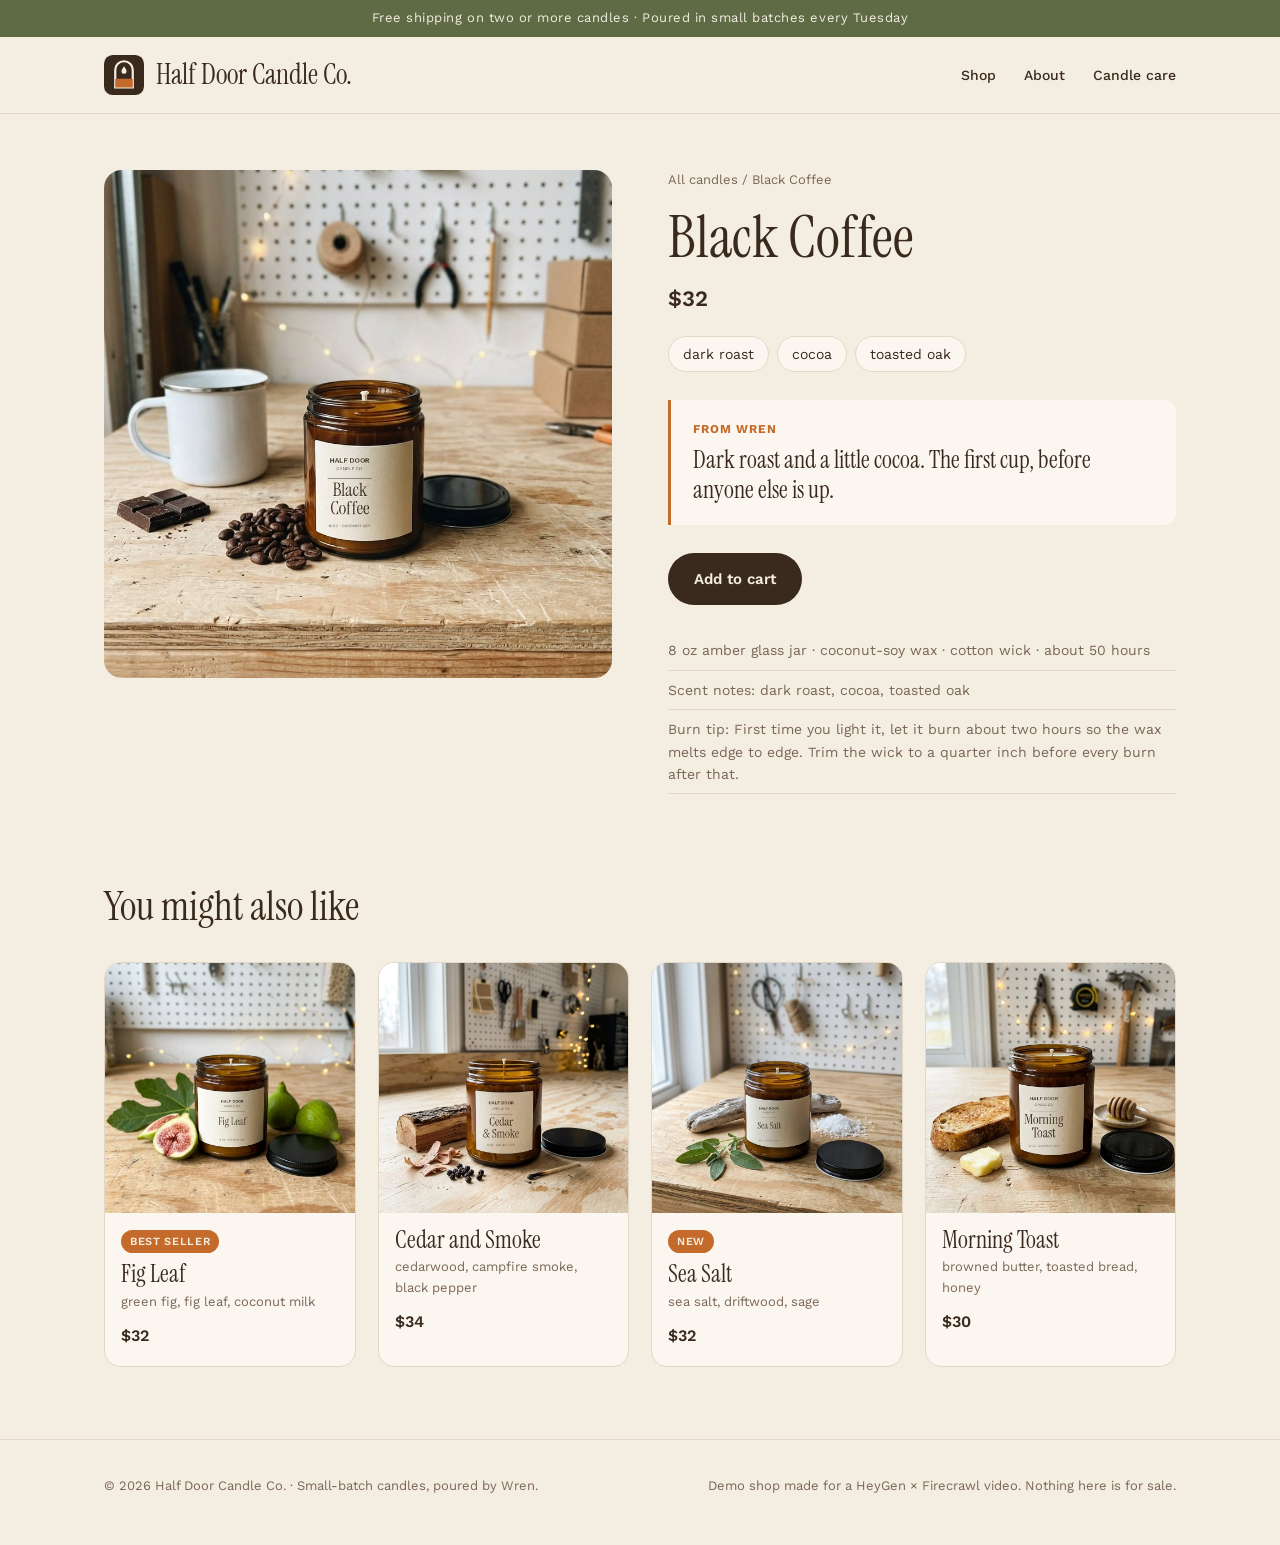
==== candles/black-coffee/index.html @ d0961bba "Half Door Candle Co. demo shop for the Firecrawl x HeyGen MCP video Co-Authored-By: Claude Opus 5.5 " ====
<!doctype html>
<html lang="en"><head><meta charset="utf-8"><meta name="viewport" content="width=device-width,initial-scale=1">
<title>Black Coffee candle · Half Door Candle Co.</title><meta name="description" content="Black Coffee: dark roast, cocoa, toasted oak. Dark roast and a little cocoa. The first cup, before anyone else is up.">
<meta property="og:title" content="Black Coffee candle · Half Door Candle Co."><meta property="og:description" content="Black Coffee: dark roast, cocoa, toasted oak. Dark roast and a little cocoa. The first cup, before anyone else is up.">
<meta property="og:image" content="../../img/black-coffee.jpg"><meta property="og:site_name" content="Half Door Candle Co.">
<link rel="icon" href="../../logo.svg"><link rel="preconnect" href="https://fonts.googleapis.com"><link rel="preconnect" href="https://fonts.gstatic.com" crossorigin><link href="https://fonts.googleapis.com/css2?family=Instrument+Serif:ital@0;1&family=Work+Sans:wght@400;500;600&display=swap" rel="stylesheet"><link rel="stylesheet" href="../../style.css"><script type="application/ld+json">{"@context": "https://schema.org", "@type": "Product", "name": "Black Coffee candle", "brand": {"@type": "Brand", "name": "Half Door Candle Co."}, "description": "Dark roast and a little cocoa. The first cup, before anyone else is up.", "image": "img/black-coffee.jpg", "additionalProperty": [{"@type": "PropertyValue", "name": "Scent notes", "value": "dark roast, cocoa, toasted oak"}], "offers": {"@type": "Offer", "price": 32, "priceCurrency": "USD"}}</script></head>
<body>
<div class="bar">Free shipping on two or more candles · Poured in small batches every Tuesday</div>
<header><div class="wrap"><a class="brand" href="../../index.html"><img src="../../logo.svg" alt="Half Door Candle Co. logo">Half Door Candle Co.</a>
<nav><a href="../../index.html#shop">Shop</a><a href="../../index.html#about">About</a><a href="../../index.html#care">Candle care</a></nav></div></header>
<main class="wrap">
<section class="product"><img src="../../img/black-coffee.jpg" alt="Black Coffee candle in an amber jar">
<div><div class="crumb"><a href="../../index.html#shop">All candles</a> / Black Coffee</div>

<h1>Black Coffee</h1><div class="price">$32</div>
<div class="notes"><span>dark roast</span><span>cocoa</span><span>toasted oak</span></div>
<div class="from"><b>From Wren</b><p>Dark roast and a little cocoa. The first cup, before anyone else is up.</p></div>
<a class="btn" href="#">Add to cart</a>
<ul class="specs"><li>8 oz amber glass jar · coconut-soy wax · cotton wick · about 50 hours</li><li>Scent notes: dark roast, cocoa, toasted oak</li><li>Burn tip: First time you light it, let it burn about two hours so the wax melts edge to edge. Trim the wick to a quarter inch before every burn after that.</li></ul></div></section>
<section><h2>You might also like</h2><div class="grid"><a class="card" href="../../candles/fig-leaf/"><img src="../../img/fig-leaf.jpg" alt="Fig Leaf candle in an amber jar" loading="lazy"><div class="meta"><span class="badge">Best seller</span><br><h3>Fig Leaf</h3><div class="notes">green fig, fig leaf, coconut milk</div><div class="price">$32</div></div></a><a class="card" href="../../candles/cedar-and-smoke/"><img src="../../img/cedar-and-smoke.jpg" alt="Cedar and Smoke candle in an amber jar" loading="lazy"><div class="meta"><h3>Cedar and Smoke</h3><div class="notes">cedarwood, campfire smoke, black pepper</div><div class="price">$34</div></div></a><a class="card" href="../../candles/sea-salt/"><img src="../../img/sea-salt.jpg" alt="Sea Salt candle in an amber jar" loading="lazy"><div class="meta"><span class="badge">New</span><br><h3>Sea Salt</h3><div class="notes">sea salt, driftwood, sage</div><div class="price">$32</div></div></a><a class="card" href="../../candles/morning-toast/"><img src="../../img/morning-toast.jpg" alt="Morning Toast candle in an amber jar" loading="lazy"><div class="meta"><h3>Morning Toast</h3><div class="notes">browned butter, toasted bread, honey</div><div class="price">$30</div></div></a></div></section></main>
<footer><div class="wrap"><span>© 2026 Half Door Candle Co. · Small-batch candles, poured by Wren.</span>
<span>Demo shop made for a HeyGen × Firecrawl video. Nothing here is for sale.</span></div></footer>
</body></html>
---- style.css ----
:root{--paper:#F4EDE1;--card:#FBF7F0;--ink:#3A2A1E;--soft:#7A6656;--amber:#C46A2B;--moss:#5F6B45;--line:#E3D8C6}
*{box-sizing:border-box;margin:0;padding:0}
body{background:var(--paper);color:var(--ink);font:16px/1.6 'Work Sans',system-ui,sans-serif}
a{color:inherit;text-decoration:none}
.wrap{max-width:1120px;margin:0 auto;padding:0 24px}
.bar{background:var(--moss);color:var(--paper);text-align:center;font-size:13px;letter-spacing:.04em;padding:8px 16px}
header{border-bottom:1px solid var(--line)}
header .wrap{display:flex;align-items:center;justify-content:space-between;height:76px}
.brand{display:flex;align-items:center;gap:12px;font-family:'Instrument Serif',serif;font-size:28px;line-height:1}
.brand img{width:40px;height:40px}
nav{display:flex;gap:28px;font-size:14px;font-weight:500}
nav a:hover{color:var(--amber)}
.hero{padding:72px 0 48px;display:grid;grid-template-columns:1.1fr .9fr;gap:48px;align-items:center}
.hero h1{font-family:'Instrument Serif',serif;font-weight:400;font-size:64px;line-height:1.02;letter-spacing:-.01em}
.hero h1 em{color:var(--amber)}
.hero p{margin-top:20px;font-size:18px;color:var(--soft);max-width:30em}
.btn{display:inline-block;margin-top:28px;background:var(--ink);color:var(--paper);padding:14px 26px;border-radius:999px;font-weight:600;font-size:15px}
.btn:hover{background:var(--amber)}
.hero img{width:100%;border-radius:18px;display:block}
h2{font-family:'Instrument Serif',serif;font-weight:400;font-size:40px;margin-bottom:24px}
.grid{display:grid;grid-template-columns:repeat(4,1fr);gap:22px;padding-bottom:72px}
.card{background:var(--card);border:1px solid var(--line);border-radius:16px;overflow:hidden;transition:transform .2s}
.card:hover{transform:translateY(-3px)}
.card img{width:100%;aspect-ratio:1;object-fit:cover;display:block}
.card .meta{padding:14px 16px 18px}
.card h3{font-family:'Instrument Serif',serif;font-weight:400;font-size:24px;line-height:1.1}
.card .notes{font-size:13px;color:var(--soft);margin-top:4px}
.card .price{margin-top:10px;font-weight:600}
.badge{display:inline-block;font-size:11px;font-weight:600;letter-spacing:.06em;text-transform:uppercase;color:var(--paper);background:var(--amber);padding:3px 9px;border-radius:999px;margin-bottom:8px}
.about{display:grid;grid-template-columns:.8fr 1.2fr;gap:56px;align-items:center;padding:72px 0;border-top:1px solid var(--line)}
.about img{width:100%;border-radius:18px;display:block}
.about p{color:var(--soft);font-size:17px;margin-top:14px}
.product{display:grid;grid-template-columns:1fr 1fr;gap:56px;padding:56px 0 80px}
.product img{width:100%;border-radius:18px;display:block}
.crumb{font-size:13px;color:var(--soft);margin-bottom:18px}
.product h1{font-family:'Instrument Serif',serif;font-weight:400;font-size:58px;line-height:1}
.product .price{font-size:22px;font-weight:600;margin-top:14px}
.product .notes{display:flex;gap:8px;flex-wrap:wrap;margin-top:20px}
.product .notes span{border:1px solid var(--line);background:var(--card);border-radius:999px;padding:6px 14px;font-size:14px}
.from{margin-top:28px;padding:20px 22px;background:var(--card);border-left:3px solid var(--amber);border-radius:0 12px 12px 0}
.from b{display:block;font-size:12px;letter-spacing:.08em;text-transform:uppercase;color:var(--amber);margin-bottom:6px}
.from p{font-family:'Instrument Serif',serif;font-size:24px;line-height:1.25}
.specs{margin-top:26px;font-size:14px;color:var(--soft)}
.specs li{list-style:none;padding:8px 0;border-bottom:1px solid var(--line)}
footer{border-top:1px solid var(--line);padding:36px 0 48px;font-size:13px;color:var(--soft)}
footer .wrap{display:flex;justify-content:space-between;gap:24px;flex-wrap:wrap}
@media (max-width:860px){.hero,.about,.product{grid-template-columns:1fr}.grid{grid-template-columns:repeat(2,1fr)}.hero h1{font-size:46px}nav{display:none}}
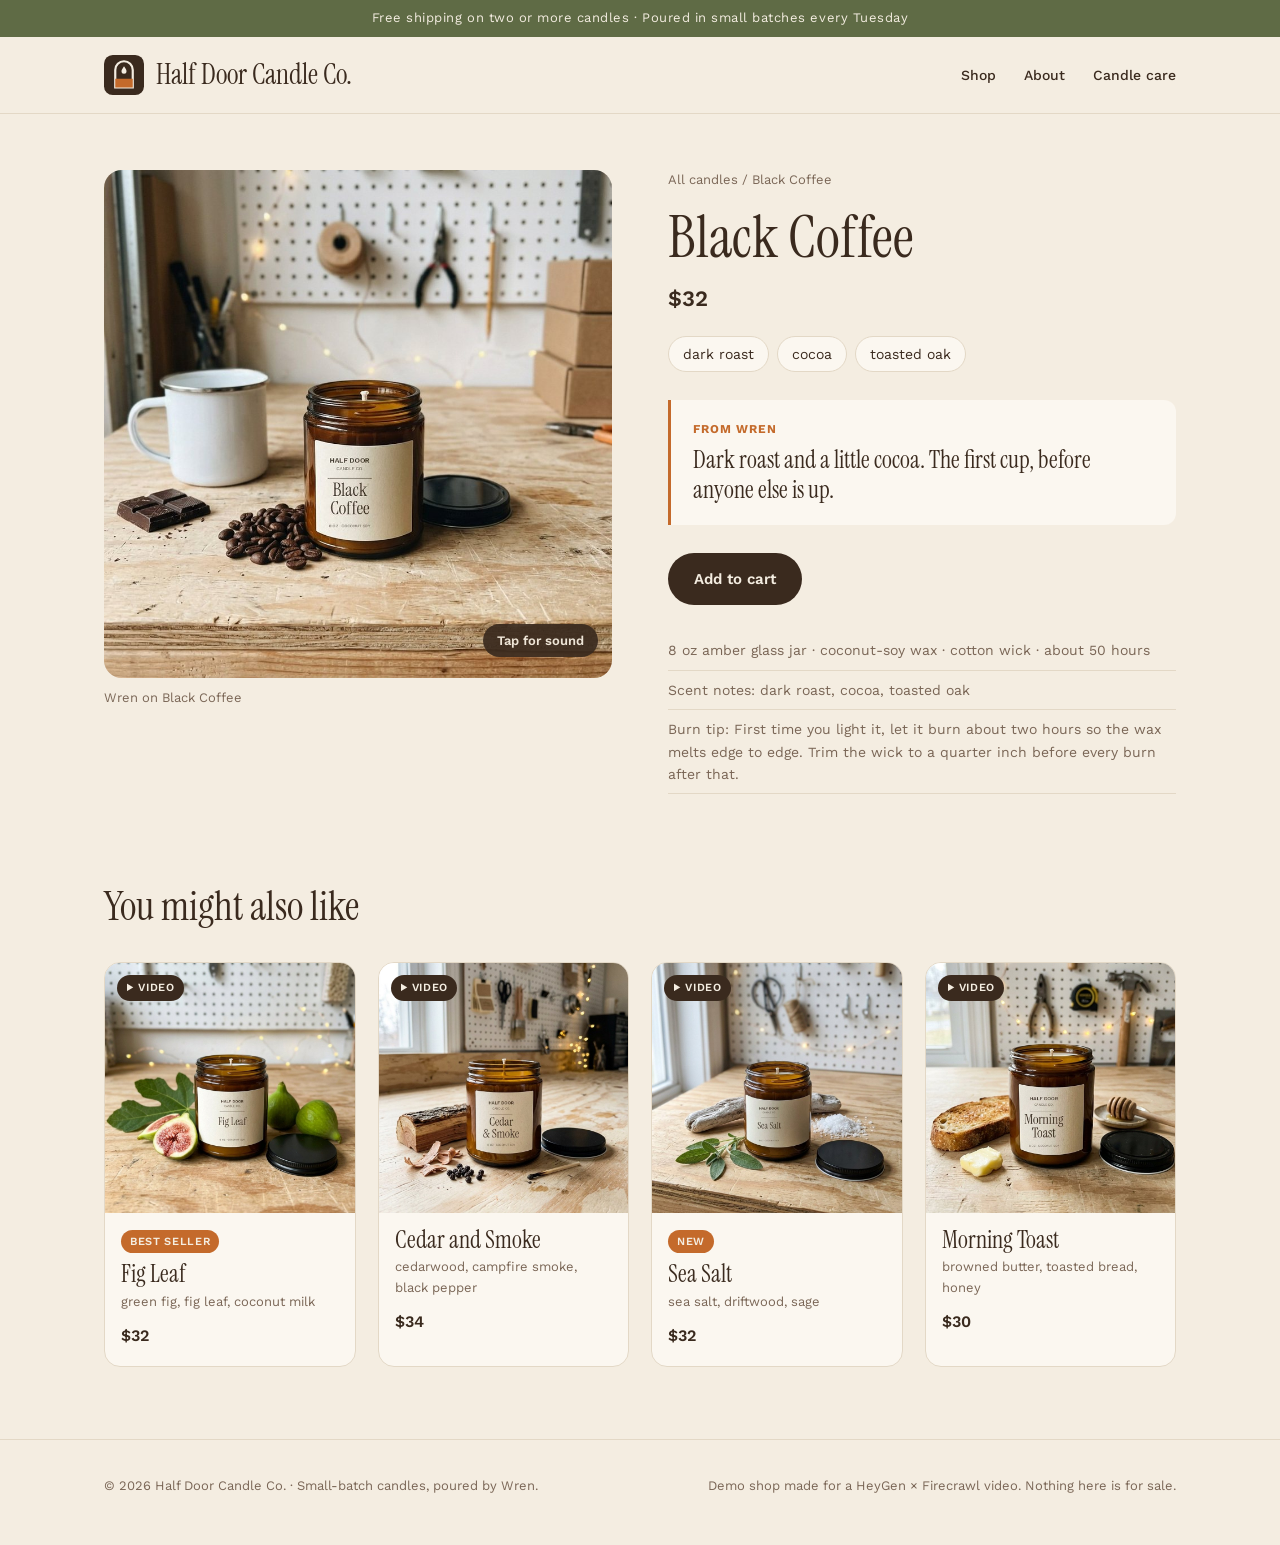
==== commit e2634c66: "Product pages play Wren's video in place of the photo Each candle page now autoplays (muted, tap for" ====
--- a/candles/black-coffee/index.html
+++ b/candles/black-coffee/index.html
@@ -9,7 +9,8 @@
 <header><div class="wrap"><a class="brand" href="../../index.html"><img src="../../logo.svg" alt="Half Door Candle Co. logo">Half Door Candle Co.</a>
 <nav><a href="../../index.html#shop">Shop</a><a href="../../index.html#about">About</a><a href="../../index.html#care">Candle care</a></nav></div></header>
 <main class="wrap">
-<section class="product"><img src="../../img/black-coffee.jpg" alt="Black Coffee candle in an amber jar">
+<section class="product"><figure class="vid"><video src="../../videos/black-coffee.mp4" poster="../../img/black-coffee.jpg" autoplay muted loop playsinline preload="metadata"></video>
+<button class="snd" type="button">Tap for sound</button><figcaption>Wren on Black Coffee</figcaption></figure>
 <div><div class="crumb"><a href="../../index.html#shop">All candles</a> / Black Coffee</div>
 
 <h1>Black Coffee</h1><div class="price">$32</div>
@@ -17,7 +18,9 @@
 <div class="from"><b>From Wren</b><p>Dark roast and a little cocoa. The first cup, before anyone else is up.</p></div>
 <a class="btn" href="#">Add to cart</a>
 <ul class="specs"><li>8 oz amber glass jar · coconut-soy wax · cotton wick · about 50 hours</li><li>Scent notes: dark roast, cocoa, toasted oak</li><li>Burn tip: First time you light it, let it burn about two hours so the wax melts edge to edge. Trim the wick to a quarter inch before every burn after that.</li></ul></div></section>
-<section><h2>You might also like</h2><div class="grid"><a class="card" href="../../candles/fig-leaf/"><img src="../../img/fig-leaf.jpg" alt="Fig Leaf candle in an amber jar" loading="lazy"><div class="meta"><span class="badge">Best seller</span><br><h3>Fig Leaf</h3><div class="notes">green fig, fig leaf, coconut milk</div><div class="price">$32</div></div></a><a class="card" href="../../candles/cedar-and-smoke/"><img src="../../img/cedar-and-smoke.jpg" alt="Cedar and Smoke candle in an amber jar" loading="lazy"><div class="meta"><h3>Cedar and Smoke</h3><div class="notes">cedarwood, campfire smoke, black pepper</div><div class="price">$34</div></div></a><a class="card" href="../../candles/sea-salt/"><img src="../../img/sea-salt.jpg" alt="Sea Salt candle in an amber jar" loading="lazy"><div class="meta"><span class="badge">New</span><br><h3>Sea Salt</h3><div class="notes">sea salt, driftwood, sage</div><div class="price">$32</div></div></a><a class="card" href="../../candles/morning-toast/"><img src="../../img/morning-toast.jpg" alt="Morning Toast candle in an amber jar" loading="lazy"><div class="meta"><h3>Morning Toast</h3><div class="notes">browned butter, toasted bread, honey</div><div class="price">$30</div></div></a></div></section></main>
+<section><h2>You might also like</h2><div class="grid"><a class="card" href="../../candles/fig-leaf/"><img src="../../img/fig-leaf.jpg" alt="Fig Leaf candle in an amber jar" loading="lazy"><span class="play">▶ Video</span><div class="meta"><span class="badge">Best seller</span><br><h3>Fig Leaf</h3><div class="notes">green fig, fig leaf, coconut milk</div><div class="price">$32</div></div></a><a class="card" href="../../candles/cedar-and-smoke/"><img src="../../img/cedar-and-smoke.jpg" alt="Cedar and Smoke candle in an amber jar" loading="lazy"><span class="play">▶ Video</span><div class="meta"><h3>Cedar and Smoke</h3><div class="notes">cedarwood, campfire smoke, black pepper</div><div class="price">$34</div></div></a><a class="card" href="../../candles/sea-salt/"><img src="../../img/sea-salt.jpg" alt="Sea Salt candle in an amber jar" loading="lazy"><span class="play">▶ Video</span><div class="meta"><span class="badge">New</span><br><h3>Sea Salt</h3><div class="notes">sea salt, driftwood, sage</div><div class="price">$32</div></div></a><a class="card" href="../../candles/morning-toast/"><img src="../../img/morning-toast.jpg" alt="Morning Toast candle in an amber jar" loading="lazy"><span class="play">▶ Video</span><div class="meta"><h3>Morning Toast</h3><div class="notes">browned butter, toasted bread, honey</div><div class="price">$30</div></div></a></div></section></main>
 <footer><div class="wrap"><span>© 2026 Half Door Candle Co. · Small-batch candles, poured by Wren.</span>
 <span>Demo shop made for a HeyGen × Firecrawl video. Nothing here is for sale.</span></div></footer>
+<script>document.querySelectorAll('.vid').forEach(f=>{const v=f.querySelector('video'),b=f.querySelector('.snd');
+b.addEventListener('click',()=>{v.muted=!v.muted;if(!v.muted){v.currentTime=0;v.play()}b.textContent=v.muted?'Tap for sound':'Mute'})})</script>
 </body></html>
--- a/style.css
+++ b/style.css
@@ -33,6 +33,12 @@
 .about p{color:var(--soft);font-size:17px;margin-top:14px}
 .product{display:grid;grid-template-columns:1fr 1fr;gap:56px;padding:56px 0 80px}
 .product img{width:100%;border-radius:18px;display:block}
+.vid{position:relative;margin:0;align-self:start}
+.vid video{width:100%;aspect-ratio:1;object-fit:cover;object-position:50% 28%;border-radius:18px;display:block;background:#E9DFCF}
+.snd{position:absolute;right:14px;bottom:52px;border:0;cursor:pointer;background:var(--ink);color:var(--paper);font:600 13px 'Work Sans',sans-serif;padding:9px 14px;border-radius:999px;opacity:.92}
+.vid figcaption{margin-top:10px;font-size:13px;color:var(--soft)}
+.card .play{position:absolute;left:12px;top:12px;background:var(--ink);color:var(--paper);font-size:11px;font-weight:600;letter-spacing:.06em;text-transform:uppercase;padding:4px 9px;border-radius:999px}
+.card{position:relative}
 .crumb{font-size:13px;color:var(--soft);margin-bottom:18px}
 .product h1{font-family:'Instrument Serif',serif;font-weight:400;font-size:58px;line-height:1}
 .product .price{font-size:22px;font-weight:600;margin-top:14px}
